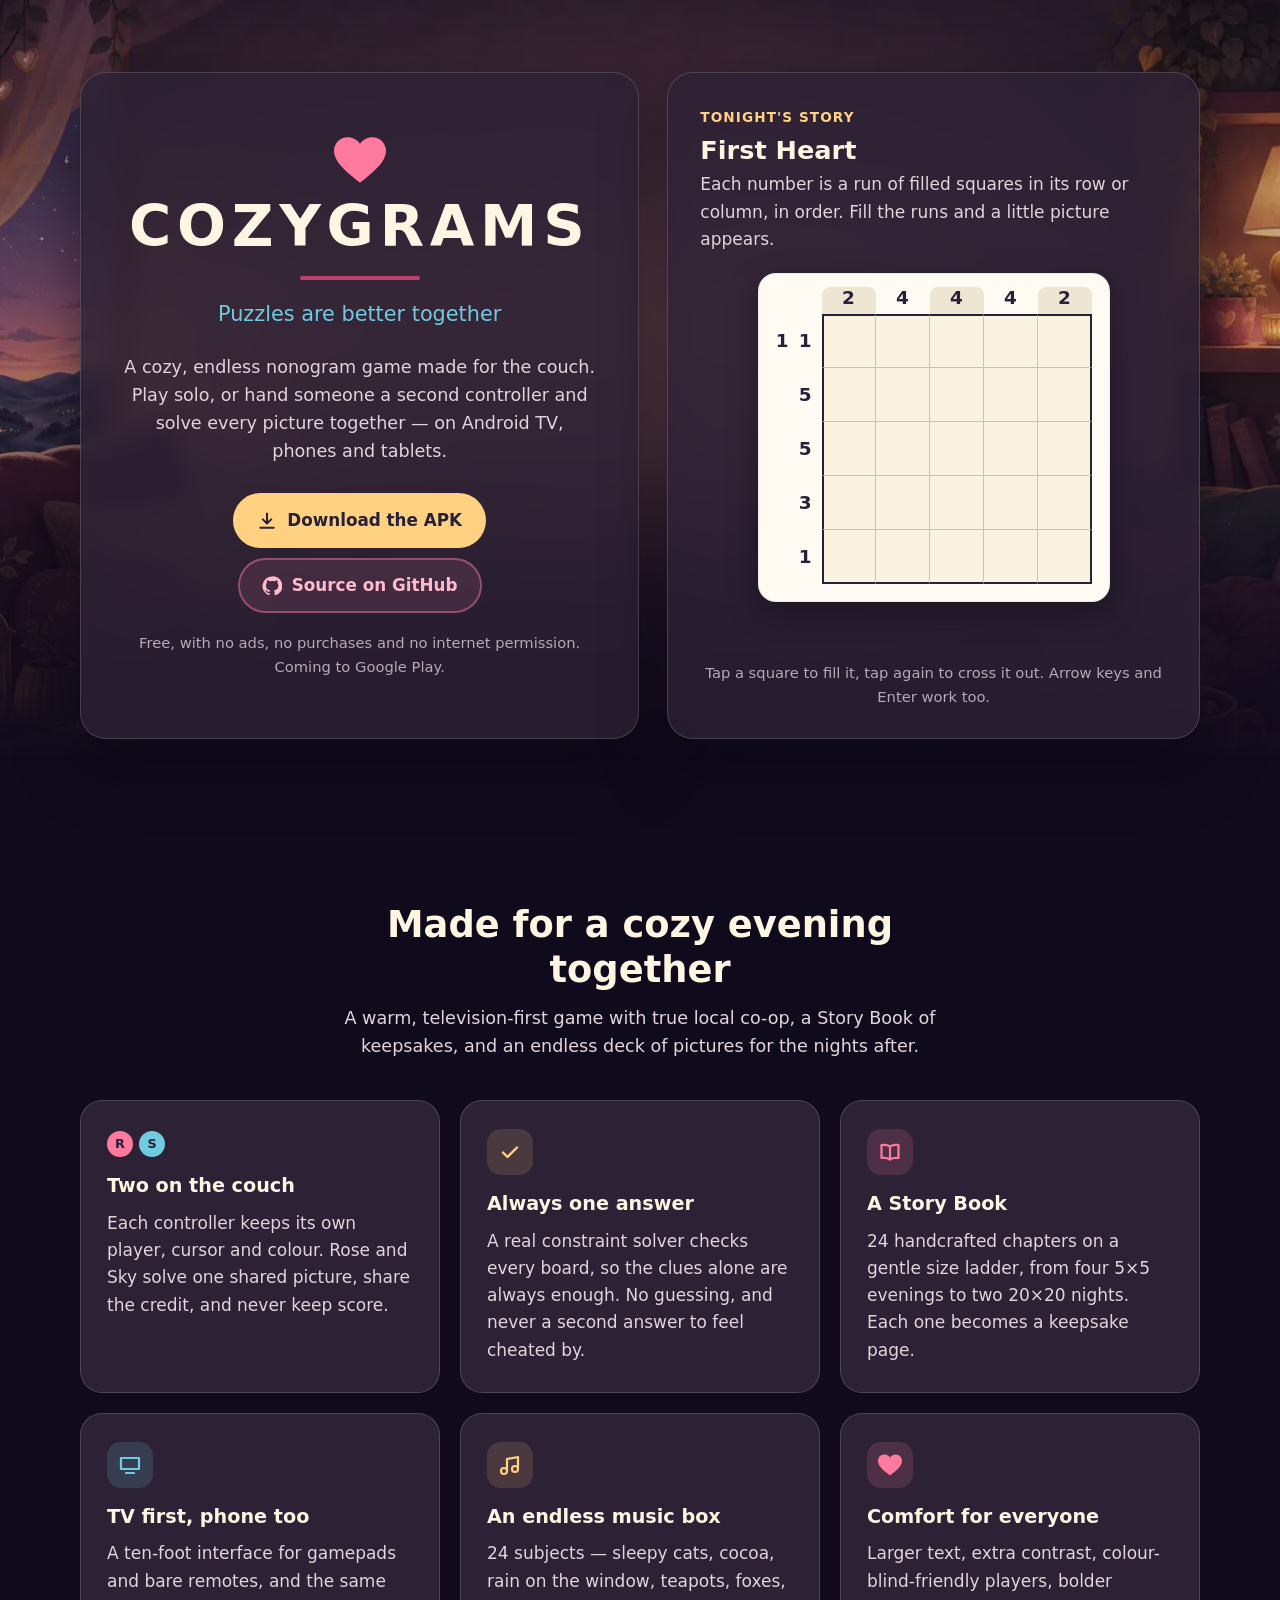
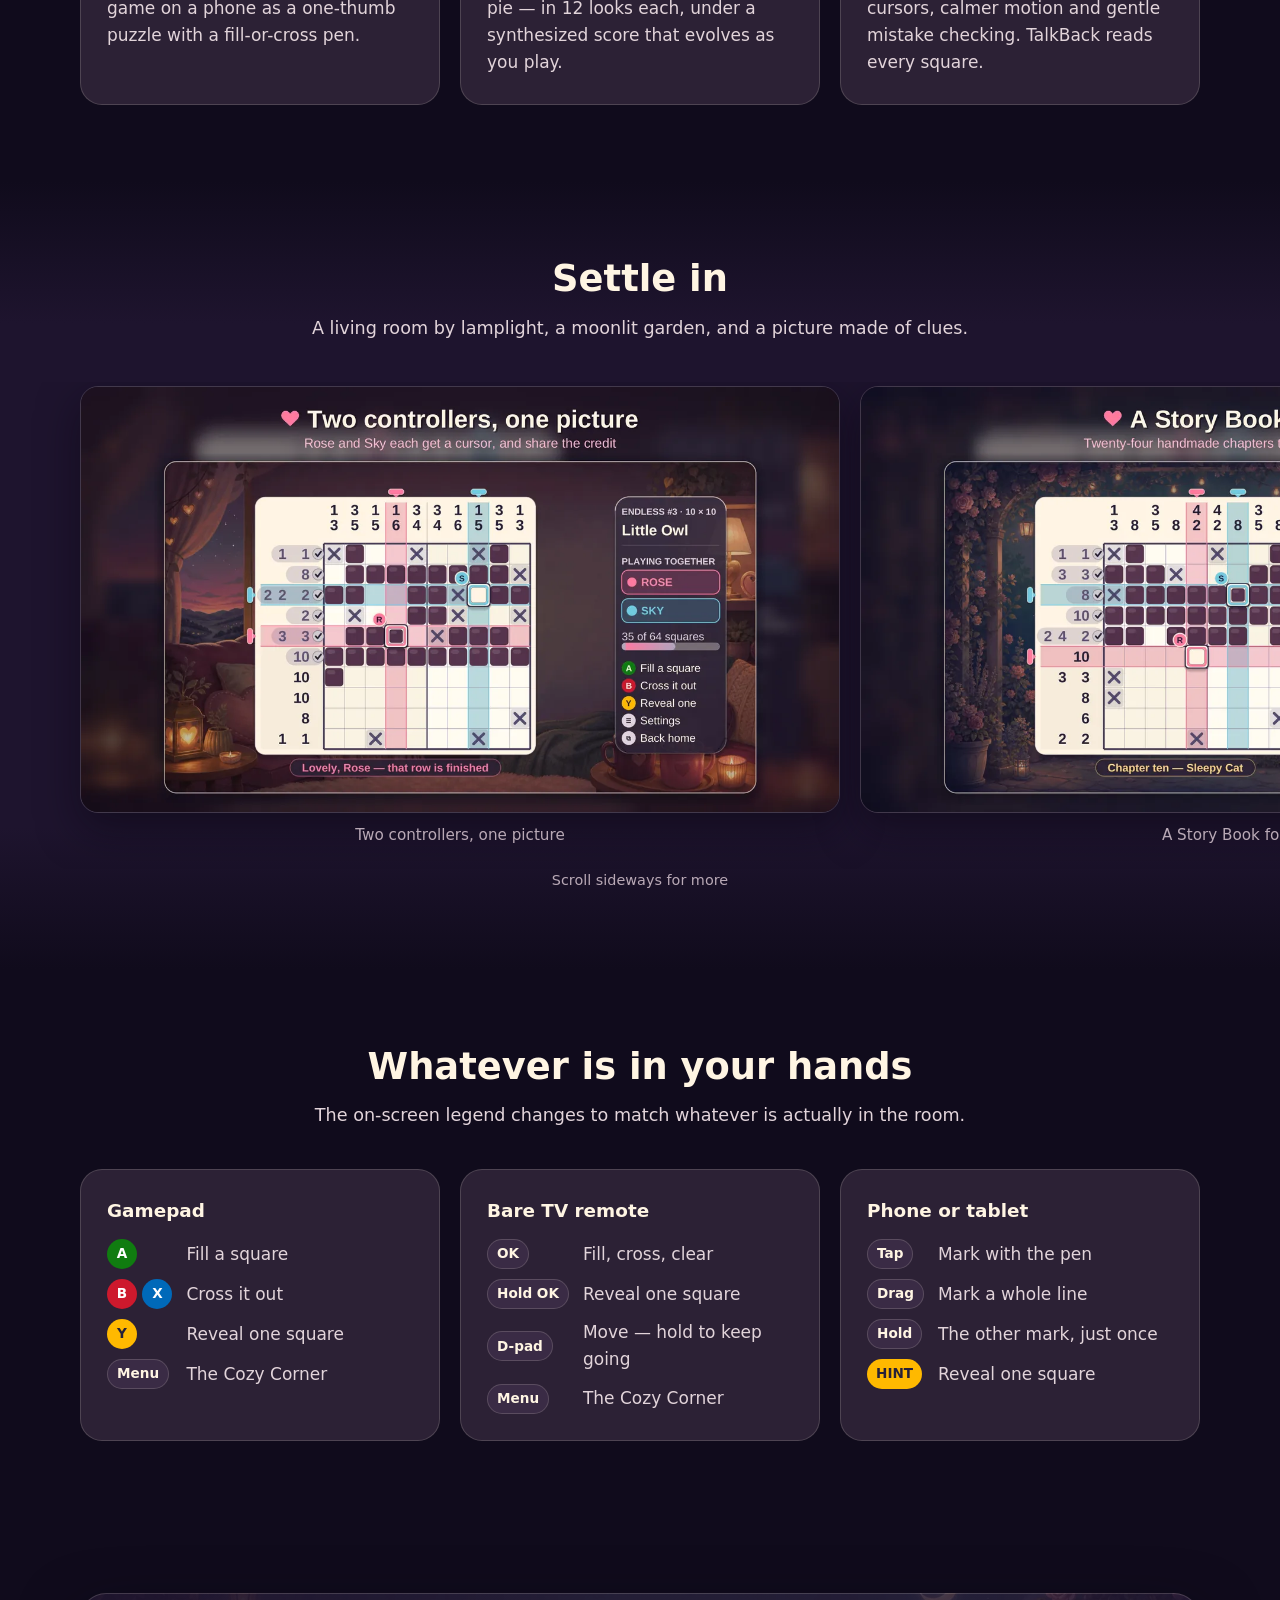
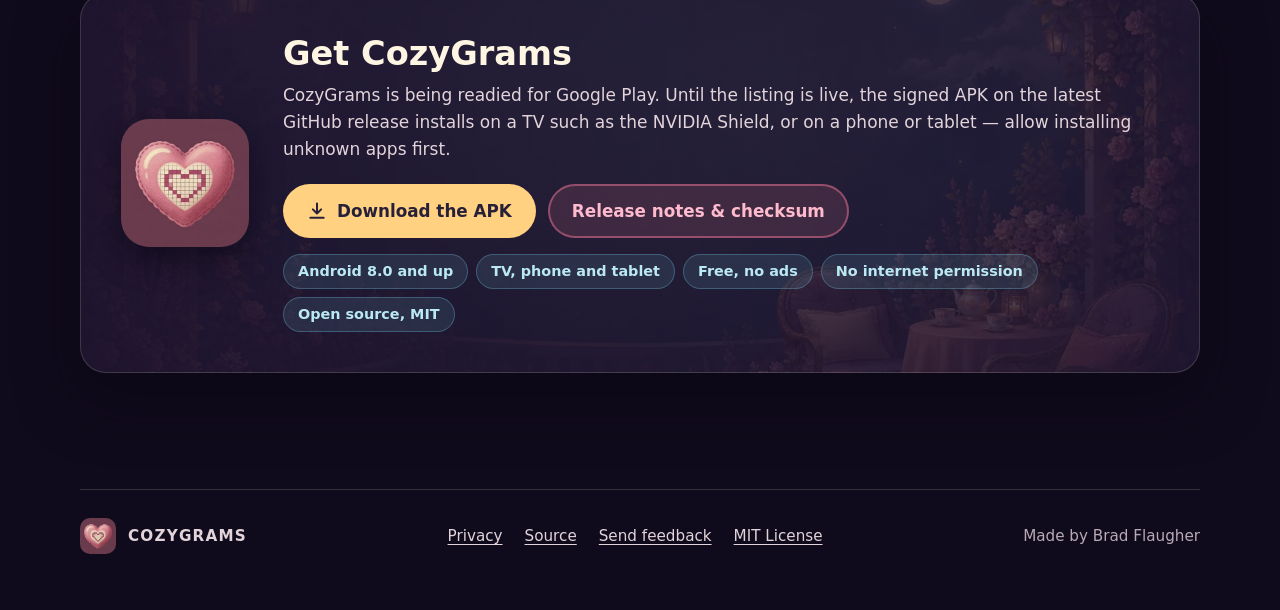
==== site/index.html @ 8488a2b8 "Add a GitHub Pages site with the privacy policy The privacy policy moves from bradflaugher.com/priva" ====
<!DOCTYPE html>
<html lang="en">
<head>
  <meta charset="utf-8">
  <meta name="viewport" content="width=device-width, initial-scale=1, viewport-fit=cover">
  <title>CozyGrams — cozy nonograms for two</title>
  <meta name="description" content="A cozy, endless nonogram game for Android TV, phones and tablets. Play solo, or hand someone a second controller and solve every picture together. Free, offline, no ads.">
  <meta name="theme-color" content="#100b1c">
  <meta name="color-scheme" content="dark">
  <link rel="canonical" href="https://bradflaugher.github.io/CozyGrams/">
  <link rel="icon" type="image/png" sizes="32x32" href="img/favicon-32.png">
  <link rel="apple-touch-icon" href="img/apple-touch-icon.png">
  <link rel="stylesheet" href="style.css">
  <meta property="og:type" content="website">
  <meta property="og:site_name" content="CozyGrams">
  <meta property="og:title" content="CozyGrams — cozy nonograms for two">
  <meta property="og:description" content="A cozy, endless nonogram game for the couch. Solve every picture together with a second controller. Free, offline, no ads.">
  <meta property="og:url" content="https://bradflaugher.github.io/CozyGrams/">
  <meta property="og:image" content="https://bradflaugher.github.io/CozyGrams/img/og.jpg">
  <meta property="og:image:width" content="1024">
  <meta property="og:image:height" content="500">
  <meta property="og:image:alt" content="CozyGrams: cozy nonograms for two, for the TV, phones and tablets">
  <meta name="twitter:card" content="summary_large_image">
</head>
<body>
  <a class="skip" href="#main">Skip to content</a>

  <svg width="0" height="0" style="position:absolute" aria-hidden="true" focusable="false">
    <symbol id="heart" viewBox="0 0 24 21"><path fill="currentColor" d="M12 21s-1.2-.9-3-2.4C5.2 15.5 0 11.2 0 6.4 0 2.8 2.8 0 6.3 0c2.3 0 4.4 1.2 5.7 3C13.3 1.2 15.4 0 17.7 0 21.2 0 24 2.8 24 6.4c0 4.8-5.2 9.1-9 12.2-1.8 1.5-3 2.4-3 2.4Z"/></symbol>
    <symbol id="download" viewBox="0 0 24 24"><path fill="none" stroke="currentColor" stroke-width="2.4" stroke-linecap="round" stroke-linejoin="round" d="M12 3v12m0 0-5-5m5 5 5-5M4 20h16"/></symbol>
    <symbol id="github" viewBox="0 0 24 24"><path fill="currentColor" d="M12 .5a11.5 11.5 0 0 0-3.6 22.4c.6.1.8-.3.8-.6v-2c-3.2.7-3.9-1.5-3.9-1.5-.5-1.3-1.3-1.7-1.3-1.7-1-.7.1-.7.1-.7 1.2.1 1.8 1.2 1.8 1.2 1 1.8 2.8 1.3 3.4 1 .1-.8.4-1.3.8-1.6-2.6-.3-5.3-1.3-5.3-5.7 0-1.3.5-2.3 1.2-3.1-.1-.3-.5-1.5.1-3.1 0 0 1-.3 3.2 1.2a11 11 0 0 1 5.8 0c2.2-1.5 3.2-1.2 3.2-1.2.6 1.6.2 2.8.1 3.1.7.8 1.2 1.9 1.2 3.1 0 4.4-2.7 5.4-5.3 5.7.4.4.8 1.1.8 2.2v3.3c0 .3.2.7.8.6A11.5 11.5 0 0 0 12 .5Z"/></symbol>
  </svg>

  <header class="hero">
    <div class="wrap hero__grid">
      <div class="panel hero__title">
        <svg class="heart" aria-hidden="true"><use href="#heart"/></svg>
        <h1 class="wordmark">CozyGrams</h1>
        <hr class="rule">
        <p class="tagline">Puzzles are better together</p>
        <p class="hero__lede">A cozy, endless nonogram game made for the couch. Play solo, or hand someone a second controller and solve every picture together — on Android TV, phones and tablets.</p>
        <div class="hero__actions">
          <a class="btn btn--gold" href="https://github.com/bradflaugher/CozyGrams/releases/latest/download/CozyGrams.apk">
            <svg aria-hidden="true"><use href="#download"/></svg>Download the APK
          </a>
          <a class="btn btn--plum" href="https://github.com/bradflaugher/CozyGrams">
            <svg aria-hidden="true"><use href="#github"/></svg>Source on GitHub
          </a>
        </div>
        <p class="hero__note">Free, with no ads, no purchases and no internet permission. Coming to Google Play.</p>
      </div>

      <section class="panel try" aria-labelledby="try-title">
        <p class="eyebrow">Tonight's story</p>
        <h2 id="try-title">First Heart</h2>
        <p class="try__sub">Each number is a run of filled squares in its row or column, in order. Fill the runs and a little picture appears.</p>
        <div class="board" id="board" role="grid" aria-label="A 5 by 5 nonogram" aria-describedby="try-how">
          <div class="board__corner"></div>
        </div>
        <p class="try__status" id="status" role="status" aria-live="polite"></p>
        <p class="try__how" id="try-how">Tap a square to fill it, tap again to cross it out. Arrow keys and Enter work too.</p>
        <noscript><p class="try__how">The little puzzle needs JavaScript — the game itself doesn't need anything.</p></noscript>
      </section>
    </div>
  </header>

  <main id="main">
    <section class="section" aria-labelledby="features-title">
      <div class="wrap">
        <div class="section__head">
          <h2 id="features-title">Made for a cozy evening together</h2>
          <p>A warm, television-first game with true local co-op, a Story Book of keepsakes, and an endless deck of pictures for the nights after.</p>
        </div>
        <ul class="features">
          <li class="feature">
            <span class="seats" aria-hidden="true"><span class="seat seat--r">R</span><span class="seat seat--s">S</span></span>
            <h3>Two on the couch</h3>
            <p>Each controller keeps its own player, cursor and colour. Rose and Sky solve one shared picture, share the credit, and never keep score.</p>
          </li>
          <li class="feature">
            <span class="feature__mark" aria-hidden="true"><svg viewBox="0 0 24 24"><path fill="none" stroke="currentColor" stroke-width="2.4" stroke-linecap="round" stroke-linejoin="round" d="m5 12.5 4.5 4.5L19 7.5"/></svg></span>
            <h3>Always one answer</h3>
            <p>A real constraint solver checks every board, so the clues alone are always enough. No guessing, and never a second answer to feel cheated by.</p>
          </li>
          <li class="feature">
            <span class="feature__mark feature__mark--pink" aria-hidden="true"><svg viewBox="0 0 24 24"><path fill="none" stroke="currentColor" stroke-width="2.2" stroke-linejoin="round" d="M12 6.5C10 5 7 4.5 3.5 5v13c3.5-.5 6.5 0 8.5 1.5 2-1.5 5-2 8.5-1.5V5C17 4.5 14 5 12 6.5Zm0 0v13"/></svg></span>
            <h3>A Story Book</h3>
            <p>24 handcrafted chapters on a gentle size ladder, from four 5×5 evenings to two 20×20 nights. Each one becomes a keepsake page.</p>
          </li>
          <li class="feature">
            <span class="feature__mark feature__mark--blue" aria-hidden="true"><svg viewBox="0 0 24 24"><path fill="none" stroke="currentColor" stroke-width="2.2" stroke-linecap="round" stroke-linejoin="round" d="M3 5h18v11H3zM8 20h8"/></svg></span>
            <h3>TV first, phone too</h3>
            <p>A ten-foot interface for gamepads and bare remotes, and the same game on a phone as a one-thumb puzzle with a fill-or-cross pen.</p>
          </li>
          <li class="feature">
            <span class="feature__mark" aria-hidden="true"><svg viewBox="0 0 24 24"><path fill="none" stroke="currentColor" stroke-width="2.2" stroke-linecap="round" stroke-linejoin="round" d="M9 18V6l11-2v12M9 18a3 3 0 1 1-6 0 3 3 0 0 1 6 0Zm11-2a3 3 0 1 1-6 0 3 3 0 0 1 6 0Z"/></svg></span>
            <h3>An endless music box</h3>
            <p>24 subjects — sleepy cats, cocoa, rain on the window, teapots, foxes, pie — in 12 looks each, under a synthesized score that evolves as you play.</p>
          </li>
          <li class="feature">
            <span class="feature__mark feature__mark--pink" aria-hidden="true"><svg viewBox="0 0 24 24"><use href="#heart"/></svg></span>
            <h3>Comfort for everyone</h3>
            <p>Larger text, extra contrast, colour-blind-friendly players, bolder cursors, calmer motion and gentle mistake checking. TalkBack reads every square.</p>
          </li>
        </ul>
      </div>
    </section>

    <section class="section section--plate" aria-labelledby="shots-title">
      <div class="section__head wrap">
        <h2 id="shots-title">Settle in</h2>
        <p>A living room by lamplight, a moonlit garden, and a picture made of clues.</p>
      </div>
      <ul class="shots" tabindex="0" aria-label="Screenshots, scroll sideways for more">
        <li><figure><img src="img/shots/1_coop.webp" width="1280" height="720" loading="lazy" alt="Rose and Sky each have a cursor on a 10 by 10 board, with a panel showing both players and the controls."><figcaption>Two controllers, one picture</figcaption></figure></li>
        <li><figure><img src="img/shots/4_story.webp" width="1280" height="720" loading="lazy" alt="Rose and Sky working on Story Book chapter ten, Sleepy Cat, in the moonlit garden."><figcaption>A Story Book for two</figcaption></figure></li>
        <li><figure><img src="img/shots/3_garden.webp" width="1280" height="720" loading="lazy" alt="A 15 by 15 Endless picture, Rain on the Window, in progress in front of the moonlit garden."><figcaption>Two hand-painted rooms and a music box score</figcaption></figure></li>
        <li><figure><img src="img/shots/5_cross-pen.webp" width="1280" height="720" loading="lazy" alt="A 20 by 20 board on a phone, with the FILL and CROSS pen, MARK, HINT and MENU buttons."><figcaption>One thumb on a phone, with the cross pen</figcaption></figure></li>
        <li><figure><img src="img/shots/3_tour.webp" width="1280" height="720" loading="lazy" alt="Step three of the guided tour on a 5 by 5 heart: your turn to fill a square."><figcaption>A short tour solves a little heart with you</figcaption></figure></li>
        <li><figure><img src="img/shots/5_win.webp" width="1280" height="720" loading="lazy" alt="The finished Sleepy Cat chapter as a keepsake page, with Rose and Sky's hearts beneath it."><figcaption>Every picture is a keepsake</figcaption></figure></li>
      </ul>
      <p class="shots__hint">Scroll sideways for more</p>
    </section>

    <section class="section" aria-labelledby="controls-title">
      <div class="wrap">
        <div class="section__head">
          <h2 id="controls-title">Whatever is in your hands</h2>
          <p>The on-screen legend changes to match whatever is actually in the room.</p>
        </div>
        <div class="controls">
          <div class="control">
            <h3>Gamepad</h3>
            <dl>
              <dt><span class="key key--a">A</span></dt><dd>Fill a square</dd>
              <dt><span class="key key--b">B</span> <span class="key key--x">X</span></dt><dd>Cross it out</dd>
              <dt><span class="key key--y">Y</span></dt><dd>Reveal one square</dd>
              <dt><span class="key key--plain">Menu</span></dt><dd>The Cozy Corner</dd>
            </dl>
          </div>
          <div class="control">
            <h3>Bare TV remote</h3>
            <dl>
              <dt><span class="key key--plain">OK</span></dt><dd>Fill, cross, clear</dd>
              <dt><span class="key key--plain">Hold OK</span></dt><dd>Reveal one square</dd>
              <dt><span class="key key--plain">D-pad</span></dt><dd>Move — hold to keep going</dd>
              <dt><span class="key key--plain">Menu</span></dt><dd>The Cozy Corner</dd>
            </dl>
          </div>
          <div class="control">
            <h3>Phone or tablet</h3>
            <dl>
              <dt><span class="key key--plain">Tap</span></dt><dd>Mark with the pen</dd>
              <dt><span class="key key--plain">Drag</span></dt><dd>Mark a whole line</dd>
              <dt><span class="key key--plain">Hold</span></dt><dd>The other mark, just once</dd>
              <dt><span class="key key--y">HINT</span></dt><dd>Reveal one square</dd>
            </dl>
          </div>
        </div>
      </div>
    </section>

    <section class="section" id="get" aria-labelledby="get-title">
      <div class="wrap">
        <div class="panel get">
          <img class="get__icon" src="img/icon.webp" width="256" height="256" alt="">
          <div>
            <h2 id="get-title">Get CozyGrams</h2>
            <p>CozyGrams is being readied for Google Play. Until the listing is live, the signed APK on the latest GitHub release installs on a TV such as the NVIDIA Shield, or on a phone or tablet — allow installing unknown apps first.</p>
            <div class="get__actions">
              <a class="btn btn--gold" href="https://github.com/bradflaugher/CozyGrams/releases/latest/download/CozyGrams.apk">
                <svg aria-hidden="true"><use href="#download"/></svg>Download the APK
              </a>
              <a class="btn btn--plum" href="https://github.com/bradflaugher/CozyGrams/releases/latest">Release notes &amp; checksum</a>
            </div>
            <ul class="facts" aria-label="At a glance">
              <li>Android 8.0 and up</li>
              <li>TV, phone and tablet</li>
              <li>Free, no ads</li>
              <li>No internet permission</li>
              <li>Open source, MIT</li>
            </ul>
          </div>
        </div>
      </div>
    </section>
  </main>

  <footer class="foot">
    <div class="wrap foot__inner">
      <a class="foot__brand" href="./"><img src="img/icon.webp" width="36" height="36" alt="">COZYGRAMS</a>
      <nav aria-label="Elsewhere">
        <a href="privacy/">Privacy</a>
        <a href="https://github.com/bradflaugher/CozyGrams">Source</a>
        <a href="https://github.com/bradflaugher/CozyGrams/issues/new">Send feedback</a>
        <a href="https://github.com/bradflaugher/CozyGrams/blob/main/LICENSE">MIT License</a>
      </nav>
      <span>Made by Brad Flaugher</span>
    </div>
  </footer>

  <script>
  (function () {
    // The tour's first picture: a 5x5 heart. Line-solvable, with one answer.
    var answer = ["01010", "11111", "11111", "01110", "00100"];
    var n = 5;
    var board = document.getElementById("board");
    var status = document.getElementById("status");
    var cells = [];
    var states = [];
    var solved = false;

    function runs(line) {
      var out = [], run = 0;
      for (var i = 0; i < line.length; i++) {
        if (line[i] === "1") run++;
        else if (run) { out.push(run); run = 0; }
      }
      if (run) out.push(run);
      return out.length ? out : [0];
    }
    function col(c, grid) { var s = ""; for (var r = 0; r < n; r++) s += grid[r][c]; return s; }

    var colClues = [], rowClues = [];
    for (var c = 0; c < n; c++) {
      var cl = document.createElement("div");
      cl.className = "clue clue--col";
      cl.setAttribute("role", "columnheader");
      cl.setAttribute("aria-label", "Column " + (c + 1) + " clue " + runs(col(c, answer)).join(" "));
      runs(col(c, answer)).forEach(function (v) { var s = document.createElement("span"); s.textContent = v; cl.appendChild(s); });
      cl.style.gridColumn = c + 2; cl.style.gridRow = 1;
      board.appendChild(cl); colClues.push(cl);
    }
    for (var r = 0; r < n; r++) {
      states.push([]); cells.push([]);
      var rl = document.createElement("div");
      rl.className = "clue clue--row";
      rl.setAttribute("role", "rowheader");
      rl.setAttribute("aria-label", "Row " + (r + 1) + " clue " + runs(answer[r]).join(" "));
      runs(answer[r]).forEach(function (v) { var s = document.createElement("span"); s.textContent = v; rl.appendChild(s); });
      rl.style.gridColumn = 1; rl.style.gridRow = r + 2;
      board.appendChild(rl); rowClues.push(rl);
      for (var c2 = 0; c2 < n; c2++) {
        var b = document.createElement("button");
        b.type = "button";
        b.className = "cell";
        b.setAttribute("role", "gridcell");
        b.dataset.r = r; b.dataset.c = c2; b.dataset.state = "empty";
        b.tabIndex = (r === 0 && c2 === 0) ? 0 : -1;
        b.style.gridColumn = c2 + 2; b.style.gridRow = r + 2;
        board.appendChild(b);
        cells[r].push(b); states[r].push("empty");
      }
    }

    function label(r, c) {
      var s = states[r][c] === "fill" ? "filled" : states[r][c] === "cross" ? "crossed out" : "empty";
      cells[r][c].setAttribute("aria-label", "Row " + (r + 1) + ", column " + (c + 1) + ", " + s);
    }
    function filledLine(arr) { return arr.map(function (s) { return s === "fill" ? "1" : "0"; }).join(""); }
    function set(r, c, s) {
      if (solved) return;
      states[r][c] = s; cells[r][c].dataset.state = s; label(r, c); check();
    }
    function cycle(r, c) {
      var next = { empty: "fill", fill: "cross", cross: "empty" }[states[r][c]];
      set(r, c, next);
    }
    function check() {
      var grid = states.map(filledLine), all = true;
      for (var r = 0; r < n; r++) {
        var ok = runs(grid[r]).join() === runs(answer[r]).join();
        rowClues[r].classList.toggle("done", ok); all = all && grid[r] === answer[r];
      }
      for (var c = 0; c < n; c++) {
        colClues[c].classList.toggle("done", runs(col(c, grid)).join() === runs(col(c, answer)).join());
      }
      if (all) {
        solved = true;
        board.classList.add("solved");
        status.textContent = "A heart! That's a nonogram. The game has 4,608 more.";
      }
    }
    function focus(r, c) {
      cells.forEach(function (row) { row.forEach(function (b) { b.tabIndex = -1; }); });
      cells[r][c].tabIndex = 0; cells[r][c].focus();
    }

    board.addEventListener("click", function (e) {
      var b = e.target.closest(".cell"); if (!b) return;
      cycle(+b.dataset.r, +b.dataset.c); focus(+b.dataset.r, +b.dataset.c);
    });
    board.addEventListener("contextmenu", function (e) {
      var b = e.target.closest(".cell"); if (!b) return;
      e.preventDefault();
      var r = +b.dataset.r, c = +b.dataset.c;
      set(r, c, states[r][c] === "cross" ? "empty" : "cross");
    });
    board.addEventListener("keydown", function (e) {
      var b = e.target.closest(".cell"); if (!b) return;
      var r = +b.dataset.r, c = +b.dataset.c;
      var moves = { ArrowUp: [-1, 0], ArrowDown: [1, 0], ArrowLeft: [0, -1], ArrowRight: [0, 1] };
      if (moves[e.key]) {
        e.preventDefault();
        focus((r + moves[e.key][0] + n) % n, (c + moves[e.key][1] + n) % n);
      } else if (e.key === "x" || e.key === "X") {
        e.preventDefault(); set(r, c, states[r][c] === "cross" ? "empty" : "cross");
      }
    });
    for (var i = 0; i < n; i++) for (var j = 0; j < n; j++) label(i, j);
  })();
  </script>
</body>
</html>
---- site/style.css ----
/* CozyGrams — the game's own palette (app/src/main/java/com/cozygrams/tv/Theme.java):
   plum furniture, cream paper, candlelight, and Rose and Sky. */
:root {
  --night: #100b1c;
  --shadow: #0a0612;
  --plate: #1e142e;
  --panel: #2c2135;
  --panel-lift: #3a2b45;
  --tile: #58364e;
  --tile-deep: #3a2238;
  --grid: #5e5274;
  --ink: #262038;
  --cream: #fff5e3;
  --paper: #fffbf2;
  --paper-shade: #faf3e2;
  --clue-band: #eee5d2;
  --soft: #e2d4da;
  --muted: #b9a9b6;
  --pink: #ff7a9e;
  --pink-dark: #ba426c;
  --pink-light: #ffbacd;
  --blue: #70cae0;
  --blue-light: #bae9f4;
  --gold: #ffd180;
  --candle: #d69a4a;
  --cross: #58507a;
  --radius: 26px;
  --glass: rgba(44, 33, 53, 0.82);
  --glass-edge: rgba(255, 245, 227, 0.16);
  --font: system-ui, -apple-system, "Segoe UI", Roboto, "Helvetica Neue", Arial, sans-serif;
  color-scheme: dark;
}

* { box-sizing: border-box; }

html { -webkit-text-size-adjust: 100%; scroll-behavior: smooth; }
@media (prefers-reduced-motion: reduce) { html { scroll-behavior: auto; } }

body {
  margin: 0;
  background: var(--night);
  color: var(--cream);
  font: 400 1.0625rem/1.6 var(--font);
  overflow-x: hidden;
}

img { max-width: 100%; height: auto; display: block; }

a { color: var(--pink-light); text-underline-offset: 3px; }
a:hover { color: var(--cream); }
:focus-visible { outline: 3px solid var(--gold); outline-offset: 3px; border-radius: 6px; }

.skip {
  position: absolute; left: 16px; top: -100px; z-index: 10;
  background: var(--gold); color: var(--ink); padding: 10px 16px; border-radius: 999px;
  font-weight: 700; text-decoration: none;
}
.skip:focus { top: 16px; }

.wrap { width: min(1120px, 100% - 32px); margin-inline: auto; }

/* ---- Glass panels, as on the title screen ---- */
.panel {
  background: var(--glass);
  border: 1px solid var(--glass-edge);
  border-radius: var(--radius);
  box-shadow: 0 24px 60px rgba(10, 6, 18, 0.55);
  -webkit-backdrop-filter: blur(10px);
  backdrop-filter: blur(10px);
}

.heart { width: 52px; height: 46px; display: block; color: var(--pink); }

.wordmark {
  margin: 0;
  font-weight: 800;
  font-size: clamp(2.3rem, 7vw, 3.6rem);
  letter-spacing: 0.1em;
  line-height: 1.05;
  text-transform: uppercase;
}
.rule {
  width: 120px; height: 4px; border-radius: 4px; border: 0;
  background: var(--pink-dark); margin: 18px auto;
}
.tagline { color: var(--blue); font-size: 1.3rem; margin: 0; }

.eyebrow {
  color: var(--gold);
  font-weight: 800;
  font-size: 0.85rem;
  letter-spacing: 0.08em;
  text-transform: uppercase;
  margin: 0 0 6px;
}

/* ---- Buttons: the Story Book row's gold focus, and plum pills ---- */
.btn {
  display: inline-flex; align-items: center; justify-content: center; gap: 10px;
  min-height: 52px; padding: 12px 22px; border-radius: 999px;
  font-weight: 700; font-size: 1.05rem; text-decoration: none;
  border: 2px solid transparent;
  transition: transform 0.15s ease, background-color 0.15s ease;
}
.btn:hover { transform: translateY(-1px); }
@media (prefers-reduced-motion: reduce) { .btn, .btn:hover { transition: none; transform: none; } }
.btn--gold { background: var(--gold); color: var(--ink); }
.btn--gold:hover { background: #ffdc9c; color: var(--ink); }
.btn--plum { background: rgba(88, 54, 78, 0.55); color: var(--pink-light); border-color: rgba(255, 122, 158, 0.45); }
.btn--plum:hover { background: rgba(88, 54, 78, 0.85); color: var(--cream); }
.btn svg { width: 20px; height: 20px; flex: none; }

/* ---- Hero ---- */
.hero {
  position: relative;
  isolation: isolate;
  padding: 72px 0 88px;
  background: var(--night);
}
/* The room fades out through a mask rather than under an opaque gradient, so no sliver
   of it can show on the hero's last, fractional row of pixels. */
.hero::before {
  content: "";
  position: absolute;
  inset: 0;
  z-index: -1;
  background:
    linear-gradient(180deg, rgba(16, 11, 28, 0.35), rgba(16, 11, 28, 0.2) 40%, rgba(16, 11, 28, 0.6) 75%),
    url("img/cozy-room.webp") center / cover no-repeat;
  -webkit-mask-image: linear-gradient(180deg, #000 55%, transparent 92%);
  mask-image: linear-gradient(180deg, #000 55%, transparent 92%);
}
.hero__grid {
  display: grid;
  grid-template-columns: 1.05fr 1fr;
  gap: 28px;
  align-items: stretch;
}
.hero__title { padding: 44px 40px 40px; text-align: center; display: flex; flex-direction: column; justify-content: center; }
.hero__title .heart { margin: 0 auto 14px; }
.hero__lede { color: var(--soft); margin: 22px 0 0; font-size: 1.1rem; }
.hero__actions { display: flex; flex-wrap: wrap; gap: 10px; justify-content: center; margin-top: 28px; }
.hero__note { color: var(--muted); font-size: 0.92rem; margin: 18px 0 0; }

/* ---- The little puzzle ---- */
.try { padding: 34px 32px 30px; display: flex; flex-direction: column; }
.try h2 { margin: 0; font-size: 1.6rem; line-height: 1.2; }
.try__sub { color: var(--soft); margin: 6px 0 20px; }
.try__how { color: var(--muted); font-size: 0.92rem; margin: 18px 0 0; text-align: center; }
.try__status {
  min-height: 1.6em; margin: 14px 0 0; text-align: center;
  color: var(--pink-light); font-weight: 700;
}

.board {
  --cell: clamp(40px, 9vw, 54px);
  display: grid;
  grid-template-columns: auto repeat(5, var(--cell));
  grid-template-rows: auto repeat(5, var(--cell));
  justify-content: center;
  align-self: center;
  margin: auto 0;
  background: var(--paper);
  color: var(--ink);
  padding: 14px 18px 18px 14px;
  border-radius: 18px;
  box-shadow: inset 0 0 0 1px rgba(38, 32, 56, 0.08), 0 10px 30px rgba(10, 6, 18, 0.4);
  user-select: none;
  -webkit-user-select: none;
}
.board__corner { grid-row: 1; grid-column: 1; }
.clue {
  display: flex; font-weight: 800; font-size: 1.15rem; color: var(--ink);
  font-variant-numeric: tabular-nums;
}
.clue--col { flex-direction: column; align-items: center; justify-content: flex-end; line-height: 1.15; padding-bottom: 6px; }
.clue--row { align-items: center; justify-content: flex-end; gap: 0.55em; padding: 0 10px 0 4px; }
.clue--col:nth-child(odd of .clue--col) { background: var(--clue-band); border-radius: 8px 8px 0 0; }
.clue.done { color: #9a8fa8; }

.cell {
  appearance: none; margin: 0; padding: 0;
  border: 0; border-right: 1px solid #c9bfd0; border-bottom: 1px solid #c9bfd0;
  background: var(--paper-shade);
  display: grid; place-items: center;
  cursor: pointer; touch-action: manipulation;
  position: relative;
}
.cell[data-c="0"] { border-left: 2px solid var(--ink); }
.cell[data-c="4"] { border-right: 2px solid var(--ink); }
.cell[data-r="0"] { border-top: 2px solid var(--ink); }
.cell[data-r="4"] { border-bottom: 2px solid var(--ink); }
.cell:hover { background: #f3e6ea; }
.cell::after { content: ""; position: absolute; inset: 4px; border-radius: 7px; }
.cell[data-state="fill"]::after {
  background: var(--tile-deep);
  box-shadow: inset 0 3px 0 rgba(255, 245, 227, 0.12), inset 0 -3px 0 rgba(10, 6, 18, 0.25);
}
.cell[data-state="fill"]:nth-child(odd)::after { background: #4a2a46; }
.cell[data-state="cross"]::after {
  background:
    linear-gradient(45deg, transparent 44%, var(--cross) 44% 56%, transparent 56%),
    linear-gradient(-45deg, transparent 44%, var(--cross) 44% 56%, transparent 56%);
  inset: 9px; border-radius: 0;
}
.cell:focus-visible { outline: 3px solid var(--pink); outline-offset: -3px; border-radius: 6px; z-index: 1; }
.board.solved .cell { cursor: default; }
.board.solved .cell[data-state="fill"]::after { background: var(--pink-dark); transition: background-color 0.4s ease; }
.board.solved .cell[data-state="cross"]::after { opacity: 0.25; }

/* ---- Sections ---- */
.section { padding: 76px 0; }
.section--plate { background: linear-gradient(180deg, var(--night), var(--plate) 18%, var(--plate) 82%, var(--night)); }
.section__head { max-width: 680px; margin: 0 auto 40px; text-align: center; }
.section__head h2 { margin: 0; font-size: clamp(1.7rem, 4vw, 2.3rem); line-height: 1.2; }
.section__head p { color: var(--soft); margin: 12px 0 0; font-size: 1.1rem; }

.features { display: grid; grid-template-columns: repeat(3, 1fr); gap: 20px; list-style: none; margin: 0; padding: 0; }
.feature { padding: 28px 26px; background: var(--panel); border: 1px solid var(--glass-edge); border-radius: 22px; }
.feature h3 { margin: 14px 0 8px; font-size: 1.2rem; }
.feature p { margin: 0; color: var(--soft); }
.feature__mark {
  width: 46px; height: 46px; border-radius: 14px;
  display: grid; place-items: center;
  font-weight: 800; font-size: 1.15rem;
  background: rgba(255, 209, 128, 0.14); color: var(--gold);
}
.feature__mark svg { width: 24px; height: 24px; }
.feature__mark--pink { background: rgba(255, 122, 158, 0.16); color: var(--pink); }
.feature__mark--blue { background: rgba(112, 202, 224, 0.16); color: var(--blue); }

.seats { display: inline-flex; gap: 6px; }
.seat {
  width: 26px; height: 26px; border-radius: 50%; display: grid; place-items: center;
  font-size: 0.8rem; font-weight: 800; color: var(--ink);
}
.seat--r { background: var(--pink); }
.seat--s { background: var(--blue); }

/* ---- Screenshots ---- */
.shots {
  display: grid; grid-auto-flow: column; grid-auto-columns: min(78%, 760px);
  gap: 20px; overflow-x: auto; scroll-snap-type: x mandatory;
  padding: 4px max(16px, calc((100vw - 1120px) / 2)) 22px;
  margin: 0; list-style: none;
  scrollbar-color: var(--tile) transparent;
}
.shots li { scroll-snap-align: center; }
.shots figure { margin: 0; }
.shots img { border-radius: 18px; border: 1px solid var(--glass-edge); box-shadow: 0 16px 40px rgba(10, 6, 18, 0.5); aspect-ratio: 16 / 9; width: 100%; }
.shots figcaption { color: var(--muted); font-size: 0.95rem; margin-top: 10px; text-align: center; }
.shots__hint { text-align: center; color: var(--muted); font-size: 0.9rem; margin: 0; }

/* ---- Controls ---- */
.controls { display: grid; grid-template-columns: repeat(3, 1fr); gap: 20px; }
.control { padding: 26px; background: var(--panel); border-radius: 22px; border: 1px solid var(--glass-edge); }
.control h3 { margin: 0 0 14px; font-size: 1.15rem; }
.control dl { margin: 0; display: grid; grid-template-columns: auto 1fr; gap: 10px 14px; align-items: center; }
.control dt { margin: 0; }
.control dd { margin: 0; color: var(--soft); }
.key {
  display: inline-grid; place-items: center; min-width: 30px; height: 30px; padding: 0 9px;
  border-radius: 999px; font-weight: 800; font-size: 0.85rem; color: #fff; white-space: nowrap;
}
.key--a { background: #107c10; }
.key--b { background: #cd192d; }
.key--x { background: #0069b9; }
.key--y { background: #ffb900; color: var(--ink); }
.key--plain { background: var(--panel-lift); color: var(--cream); border: 1px solid var(--glass-edge); }

/* ---- Get it ---- */
.get {
  display: grid; grid-template-columns: auto 1fr; gap: 34px; align-items: center;
  padding: 40px;
  background:
    linear-gradient(90deg, rgba(30, 20, 46, 0.94), rgba(30, 20, 46, 0.78)),
    url("img/moon-garden.webp") center / cover no-repeat;
}
.get__icon { width: 128px; height: 128px; border-radius: 28px; box-shadow: 0 12px 30px rgba(10, 6, 18, 0.6); }
.get h2 { margin: 0 0 8px; font-size: clamp(1.6rem, 4vw, 2.1rem); line-height: 1.2; }
.get p { margin: 0 0 12px; color: var(--soft); }
.get__actions { display: flex; flex-wrap: wrap; gap: 12px; margin-top: 20px; }
.facts { display: flex; flex-wrap: wrap; gap: 8px; list-style: none; padding: 0; margin: 16px 0 0; }
.facts li {
  padding: 5px 14px; border-radius: 999px; font-size: 0.9rem; font-weight: 600;
  background: rgba(112, 202, 224, 0.12); color: var(--blue-light); border: 1px solid rgba(112, 202, 224, 0.3);
}

/* ---- Footer ---- */
.foot { padding: 40px 0 56px; color: var(--muted); font-size: 0.95rem; }
.foot__inner { display: flex; flex-wrap: wrap; gap: 14px 28px; align-items: center; justify-content: space-between; border-top: 1px solid var(--glass-edge); padding-top: 28px; }
.foot__brand { display: flex; align-items: center; gap: 12px; color: var(--cream); font-weight: 800; letter-spacing: 0.08em; text-decoration: none; }
.foot__brand img { width: 36px; height: 36px; border-radius: 10px; }
.foot nav { display: flex; flex-wrap: wrap; gap: 8px 22px; }
.foot a { color: var(--soft); }
.foot a:hover { color: var(--cream); }

/* ---- Paper pages: the privacy policy and 404 ---- */
.page {
  min-height: 100vh; display: flex; flex-direction: column;
  background:
    linear-gradient(180deg, rgba(16, 11, 28, 0.55), var(--night) 520px),
    url("img/moon-garden.webp") center top / 1600px auto no-repeat,
    var(--night);
}
.topbar { padding: 22px 0; }
.topbar a { display: inline-flex; align-items: center; gap: 12px; color: var(--cream); font-weight: 800; letter-spacing: 0.1em; text-decoration: none; text-transform: uppercase; }
.topbar img { width: 40px; height: 40px; border-radius: 11px; }
.sheet {
  width: min(760px, 100% - 32px); margin: 24px auto 48px;
  background: var(--paper); color: var(--ink);
  border-radius: var(--radius); padding: 48px 52px;
  box-shadow: 0 24px 60px rgba(10, 6, 18, 0.6);
  line-height: 1.7;
}
.sheet h1 { margin: 0; font-size: clamp(1.9rem, 5vw, 2.5rem); line-height: 1.15; }
.sheet h2 { margin: 34px 0 8px; font-size: 1.25rem; color: var(--ink); }
.sheet p { margin: 0 0 14px; }
.sheet a { color: var(--pink-dark); font-weight: 600; }
.sheet a:hover { color: var(--ink); }
.sheet .btn--gold, .sheet .btn--gold:hover { color: var(--ink); }
.sheet .btn--plum { background: var(--ink); border-color: var(--ink); color: var(--cream); }
.sheet .btn--plum:hover { background: var(--panel-lift); color: var(--cream); }
.sheet .eyebrow { color: #a8652a; }
.sheet .updated { color: #6b6078; font-size: 0.95rem; margin: 8px 0 26px; }
.sheet .rule { margin: 0 0 26px; }
.summary {
  background: var(--paper-shade); border: 1px solid var(--clue-band);
  border-left: 5px solid var(--pink); border-radius: 14px;
  padding: 16px 20px; margin: 0 0 8px;
}
.summary p { margin: 0; }
.page .foot { margin-top: auto; }

.lost { text-align: center; }
.lost .mini { display: inline-grid; grid-template-columns: repeat(3, 34px); gap: 6px; margin: 6px 0 22px; }
.lost .mini span { width: 34px; height: 34px; border-radius: 8px; background: var(--paper-shade); border: 1px solid var(--clue-band); position: relative; }
.lost .mini .x::after {
  content: ""; position: absolute; inset: 7px;
  background:
    linear-gradient(45deg, transparent 42%, var(--cross) 42% 58%, transparent 58%),
    linear-gradient(-45deg, transparent 42%, var(--cross) 42% 58%, transparent 58%);
}
.lost .mini .f { background: var(--tile-deep); }
.lost h1 { margin-bottom: 10px; }
.lost .hero__actions { margin-top: 18px; }

/* ---- Narrow screens ---- */
@media (max-width: 900px) {
  .hero__grid, .features, .controls { grid-template-columns: 1fr; }
  .features { max-width: 560px; margin-inline: auto; }
  .controls { max-width: 560px; margin-inline: auto; }
}
@media (min-width: 600px) and (max-width: 900px) {
  .features { grid-template-columns: 1fr 1fr; max-width: none; }
}
@media (max-width: 640px) {
  .hero { padding: 28px 0 56px; }
  .hero__title { padding: 34px 22px 28px; }
  .try { padding: 26px 16px 22px; }
  .board { --cell: clamp(36px, 11vw, 48px); padding: 10px 12px 12px 8px; }
  .clue { font-size: 1rem; }
  .section { padding: 56px 0; }
  .get { grid-template-columns: 1fr; padding: 30px 22px; text-align: center; }
  .get__icon { margin: 0 auto; width: 104px; height: 104px; }
  .get__actions, .facts { justify-content: center; }
  .shots { grid-auto-columns: 88%; }
  .sheet { padding: 32px 22px; }
  .summary { padding: 14px 16px; }
  .btn { width: 100%; }
  .foot__inner { flex-direction: column; align-items: flex-start; }
}
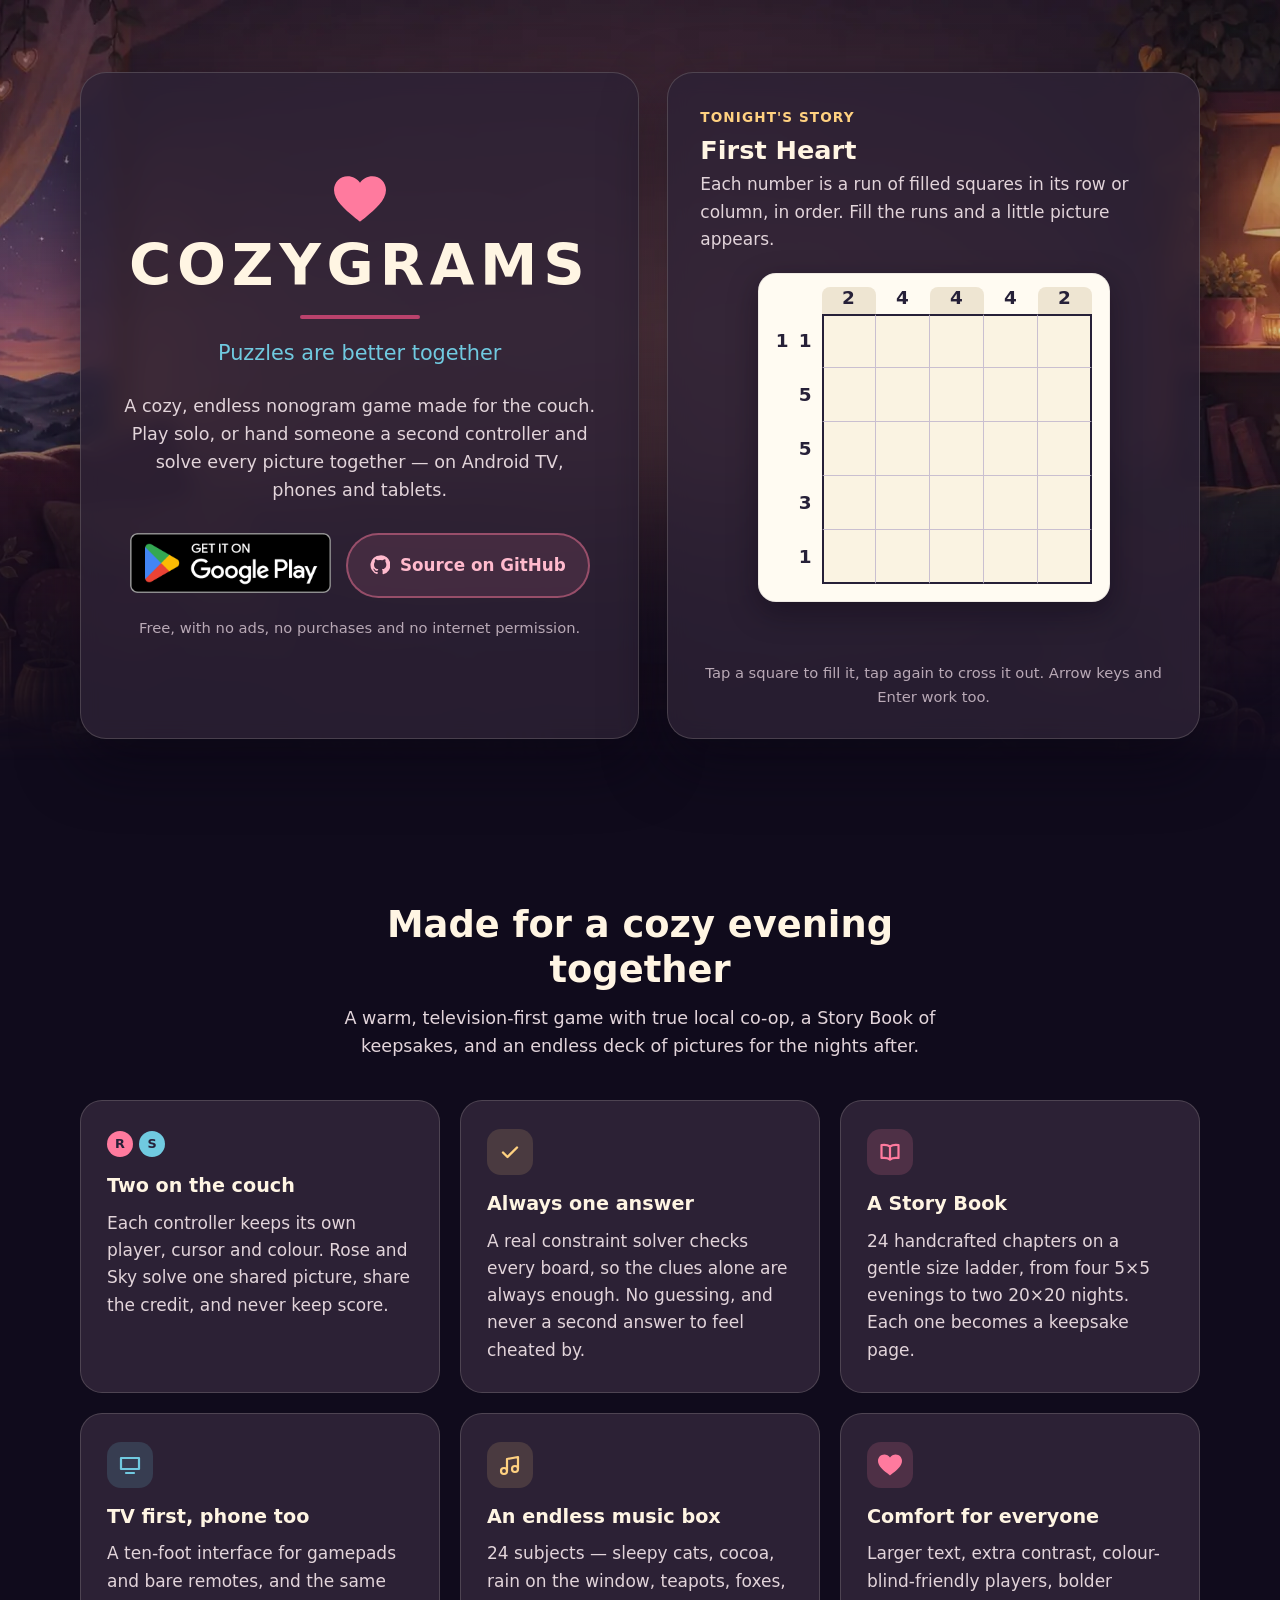
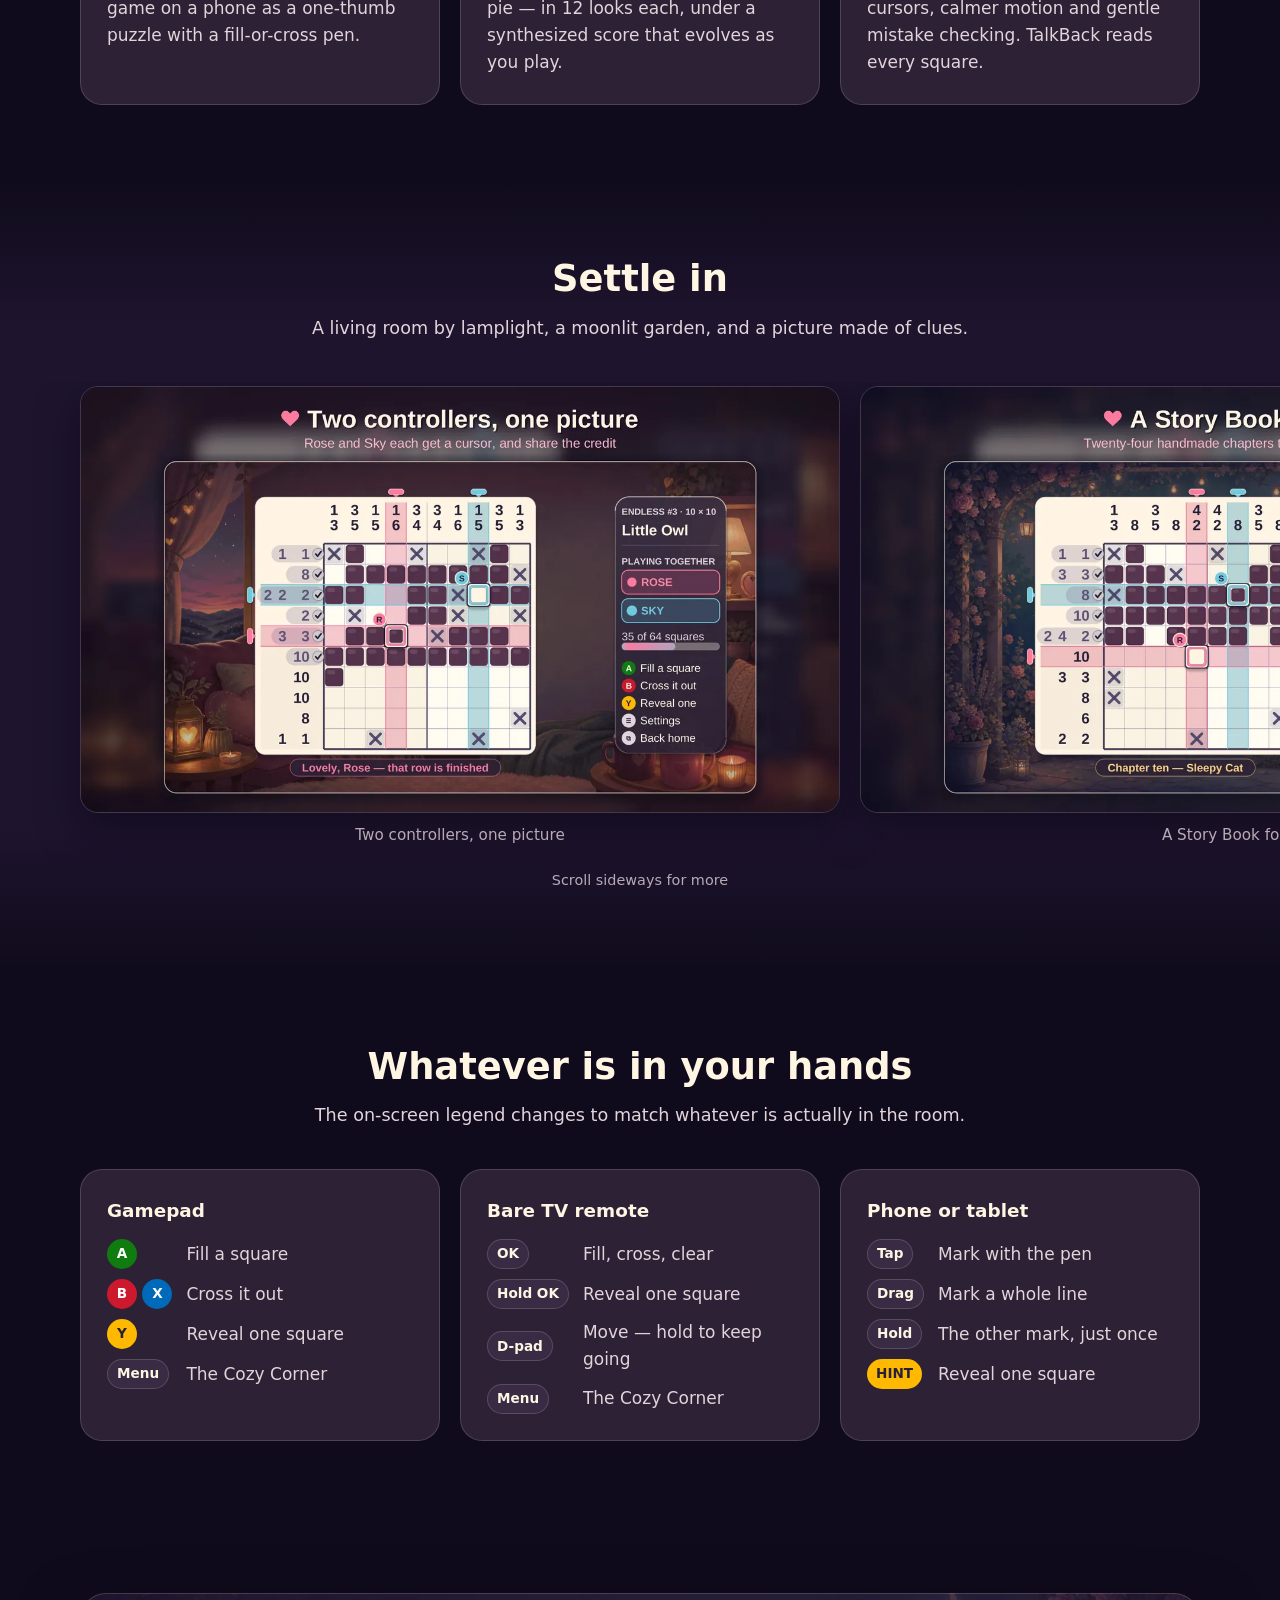
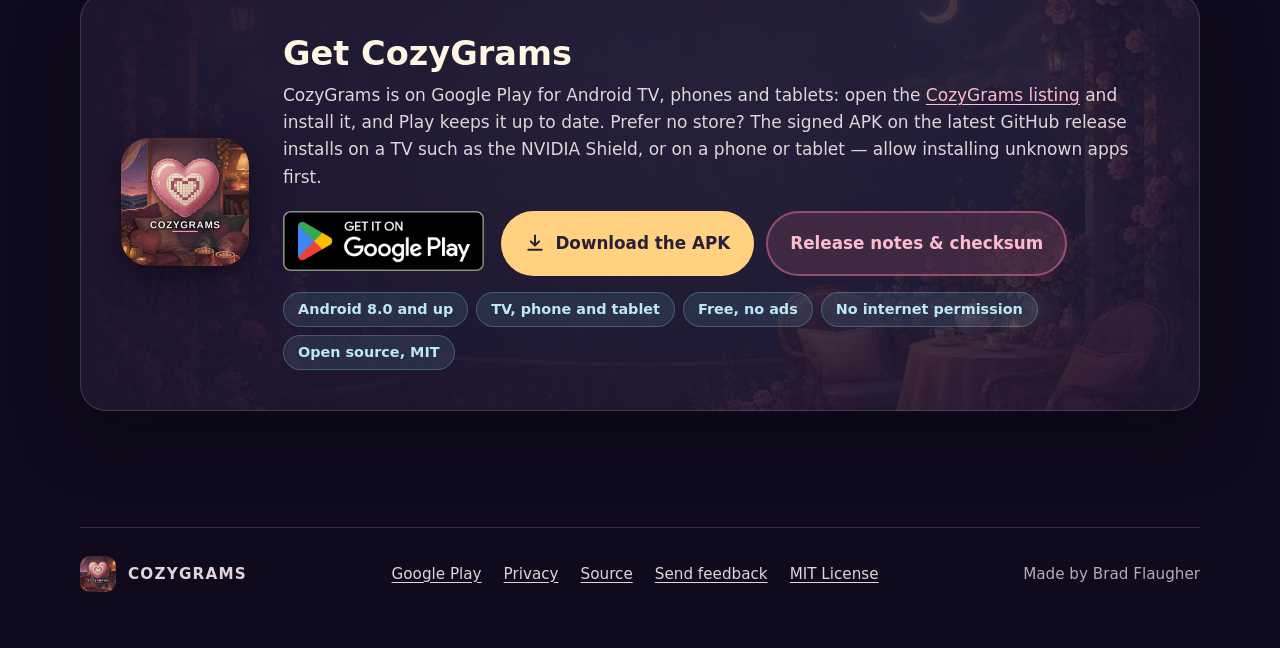
==== commit 34c776be: "Link the Google Play listing from the README and website CozyGrams is live on Google Play. Lead with" ====
--- a/site/index.html
+++ b/site/index.html
@@ -40,14 +40,12 @@
         <p class="tagline">Puzzles are better together</p>
         <p class="hero__lede">A cozy, endless nonogram game made for the couch. Play solo, or hand someone a second controller and solve every picture together — on Android TV, phones and tablets.</p>
         <div class="hero__actions">
-          <a class="btn btn--gold" href="https://github.com/bradflaugher/CozyGrams/releases/latest/download/CozyGrams.apk">
-            <svg aria-hidden="true"><use href="#download"/></svg>Download the APK
-          </a>
+          <a class="play" href="https://play.google.com/store/apps/details?id=com.cozygrams.tv"><img src="img/google-play-badge.png" width="564" height="168" alt="Get it on Google Play"></a>
           <a class="btn btn--plum" href="https://github.com/bradflaugher/CozyGrams">
             <svg aria-hidden="true"><use href="#github"/></svg>Source on GitHub
           </a>
         </div>
-        <p class="hero__note">Free, with no ads, no purchases and no internet permission. Coming to Google Play.</p>
+        <p class="hero__note">Free, with no ads, no purchases and no internet permission.</p>
       </div>
 
       <section class="panel try" aria-labelledby="try-title">
@@ -166,8 +164,9 @@
           <img class="get__icon" src="img/icon.webp" width="256" height="256" alt="">
           <div>
             <h2 id="get-title">Get CozyGrams</h2>
-            <p>CozyGrams is being readied for Google Play. Until the listing is live, the signed APK on the latest GitHub release installs on a TV such as the NVIDIA Shield, or on a phone or tablet — allow installing unknown apps first.</p>
+            <p>CozyGrams is on Google Play for Android TV, phones and tablets: open the <a href="https://play.google.com/store/apps/details?id=com.cozygrams.tv">CozyGrams listing</a> and install it, and Play keeps it up to date. Prefer no store? The signed APK on the latest GitHub release installs on a TV such as the NVIDIA Shield, or on a phone or tablet — allow installing unknown apps first.</p>
             <div class="get__actions">
+              <a class="play" href="https://play.google.com/store/apps/details?id=com.cozygrams.tv"><img src="img/google-play-badge.png" width="564" height="168" alt="Get it on Google Play"></a>
               <a class="btn btn--gold" href="https://github.com/bradflaugher/CozyGrams/releases/latest/download/CozyGrams.apk">
                 <svg aria-hidden="true"><use href="#download"/></svg>Download the APK
               </a>
@@ -190,6 +189,7 @@
     <div class="wrap foot__inner">
       <a class="foot__brand" href="./"><img src="img/icon.webp" width="36" height="36" alt="">COZYGRAMS</a>
       <nav aria-label="Elsewhere">
+        <a href="https://play.google.com/store/apps/details?id=com.cozygrams.tv">Google Play</a>
         <a href="privacy/">Privacy</a>
         <a href="https://github.com/bradflaugher/CozyGrams">Source</a>
         <a href="https://github.com/bradflaugher/CozyGrams/issues/new">Send feedback</a>
@@ -221,25 +221,42 @@
     }
     function col(c, grid) { var s = ""; for (var r = 0; r < n; r++) s += grid[r][c]; return s; }
 
+    // Rows are real ARIA rows (display: contents keeps the CSS grid placement), and every
+    // cell's label also carries the two clues that cross it.
+    function row() {
+      var el = document.createElement("div");
+      el.className = "board__row";
+      el.setAttribute("role", "row");
+      board.appendChild(el);
+      return el;
+    }
+    function clue(kind, values, label) {
+      var el = document.createElement("div");
+      el.className = "clue clue--" + kind;
+      el.setAttribute("role", kind === "col" ? "columnheader" : "rowheader");
+      el.setAttribute("aria-label", label);
+      values.forEach(function (v) { var s = document.createElement("span"); s.textContent = v; el.appendChild(s); });
+      return el;
+    }
+
     var colClues = [], rowClues = [];
+    var head = row();
+    var corner = document.createElement("div");
+    corner.className = "board__corner";
+    corner.setAttribute("role", "columnheader");
+    corner.setAttribute("aria-label", "Row clues");
+    head.appendChild(corner);
     for (var c = 0; c < n; c++) {
-      var cl = document.createElement("div");
-      cl.className = "clue clue--col";
-      cl.setAttribute("role", "columnheader");
-      cl.setAttribute("aria-label", "Column " + (c + 1) + " clue " + runs(col(c, answer)).join(" "));
-      runs(col(c, answer)).forEach(function (v) { var s = document.createElement("span"); s.textContent = v; cl.appendChild(s); });
+      var cl = clue("col", runs(col(c, answer)), "Column " + (c + 1) + ", clue " + runs(col(c, answer)).join(" "));
       cl.style.gridColumn = c + 2; cl.style.gridRow = 1;
-      board.appendChild(cl); colClues.push(cl);
+      head.appendChild(cl); colClues.push(cl);
     }
     for (var r = 0; r < n; r++) {
       states.push([]); cells.push([]);
-      var rl = document.createElement("div");
-      rl.className = "clue clue--row";
-      rl.setAttribute("role", "rowheader");
-      rl.setAttribute("aria-label", "Row " + (r + 1) + " clue " + runs(answer[r]).join(" "));
-      runs(answer[r]).forEach(function (v) { var s = document.createElement("span"); s.textContent = v; rl.appendChild(s); });
+      var line = row();
+      var rl = clue("row", runs(answer[r]), "Row " + (r + 1) + ", clue " + runs(answer[r]).join(" "));
       rl.style.gridColumn = 1; rl.style.gridRow = r + 2;
-      board.appendChild(rl); rowClues.push(rl);
+      line.appendChild(rl); rowClues.push(rl);
       for (var c2 = 0; c2 < n; c2++) {
         var b = document.createElement("button");
         b.type = "button";
@@ -248,14 +265,15 @@
         b.dataset.r = r; b.dataset.c = c2; b.dataset.state = "empty";
         b.tabIndex = (r === 0 && c2 === 0) ? 0 : -1;
         b.style.gridColumn = c2 + 2; b.style.gridRow = r + 2;
-        board.appendChild(b);
+        line.appendChild(b);
         cells[r].push(b); states[r].push("empty");
       }
     }
 
     function label(r, c) {
       var s = states[r][c] === "fill" ? "filled" : states[r][c] === "cross" ? "crossed out" : "empty";
-      cells[r][c].setAttribute("aria-label", "Row " + (r + 1) + ", column " + (c + 1) + ", " + s);
+      cells[r][c].setAttribute("aria-label", "Row " + (r + 1) + " (clue " + runs(answer[r]).join(" ") +
+          "), column " + (c + 1) + " (clue " + runs(col(c, answer)).join(" ") + "): " + s);
     }
     function filledLine(arr) { return arr.map(function (s) { return s === "fill" ? "1" : "0"; }).join(""); }
     function set(r, c, s) {
--- a/site/style.css
+++ b/site/style.css
@@ -110,6 +110,15 @@
 .btn--plum:hover { background: rgba(88, 54, 78, 0.85); color: var(--cream); }
 .btn svg { width: 20px; height: 20px; flex: none; }
 
+/* The official Google Play badge, untouched. Google's guidelines forbid
+   recoloring it and keep a clear space of a quarter of its height (15px)
+   around it, so it gets no shadow and its margins plus the 10–12px action
+   gaps hold neighbors at 15px. */
+.play { display: inline-flex; margin: 0 5px 5px 0; border-radius: 10px; transition: transform 0.15s ease; }
+.play img { display: block; width: auto; height: 60px; }
+.play:hover { transform: translateY(-1px); }
+@media (prefers-reduced-motion: reduce) { .play, .play:hover { transition: none; transform: none; } }
+
 /* ---- Hero ---- */
 .hero {
   position: relative;
@@ -168,6 +177,7 @@
   user-select: none;
   -webkit-user-select: none;
 }
+.board__row { display: contents; }
 .board__corner { grid-row: 1; grid-column: 1; }
 .clue {
   display: flex; font-weight: 800; font-size: 1.15rem; color: var(--ink);
@@ -176,7 +186,11 @@
 .clue--col { flex-direction: column; align-items: center; justify-content: flex-end; line-height: 1.15; padding-bottom: 6px; }
 .clue--row { align-items: center; justify-content: flex-end; gap: 0.55em; padding: 0 10px 0 4px; }
 .clue--col:nth-child(odd of .clue--col) { background: var(--clue-band); border-radius: 8px 8px 0 0; }
-.clue.done { color: #9a8fa8; }
+/* A finished line is quieter but still readable (6.9:1 on paper, 5.7:1 on the band), and
+   gets the game's check mark so the change never rests on colour alone. */
+.clue.done { color: #5e5370; }
+.clue--row.done::after { content: "\2713"; color: #9a3a5f; font-size: 0.8em; margin-left: -0.25em; }
+.clue--col.done::after { content: "\2713"; color: #9a3a5f; font-size: 0.8em; line-height: 1; }
 
 .cell {
   appearance: none; margin: 0; padding: 0;
@@ -196,14 +210,13 @@
   background: var(--tile-deep);
   box-shadow: inset 0 3px 0 rgba(255, 245, 227, 0.12), inset 0 -3px 0 rgba(10, 6, 18, 0.25);
 }
-.cell[data-state="fill"]:nth-child(odd)::after { background: #4a2a46; }
 .cell[data-state="cross"]::after {
   background:
     linear-gradient(45deg, transparent 44%, var(--cross) 44% 56%, transparent 56%),
     linear-gradient(-45deg, transparent 44%, var(--cross) 44% 56%, transparent 56%);
   inset: 9px; border-radius: 0;
 }
-.cell:focus-visible { outline: 3px solid var(--pink); outline-offset: -3px; border-radius: 6px; z-index: 1; }
+.cell:focus-visible { outline: 3px solid var(--ink); outline-offset: -3px; box-shadow: inset 0 0 0 5px var(--pink); border-radius: 6px; z-index: 1; }
 .board.solved .cell { cursor: default; }
 .board.solved .cell[data-state="fill"]::after { background: var(--pink-dark); transition: background-color 0.4s ease; }
 .board.solved .cell[data-state="cross"]::after { opacity: 0.25; }
